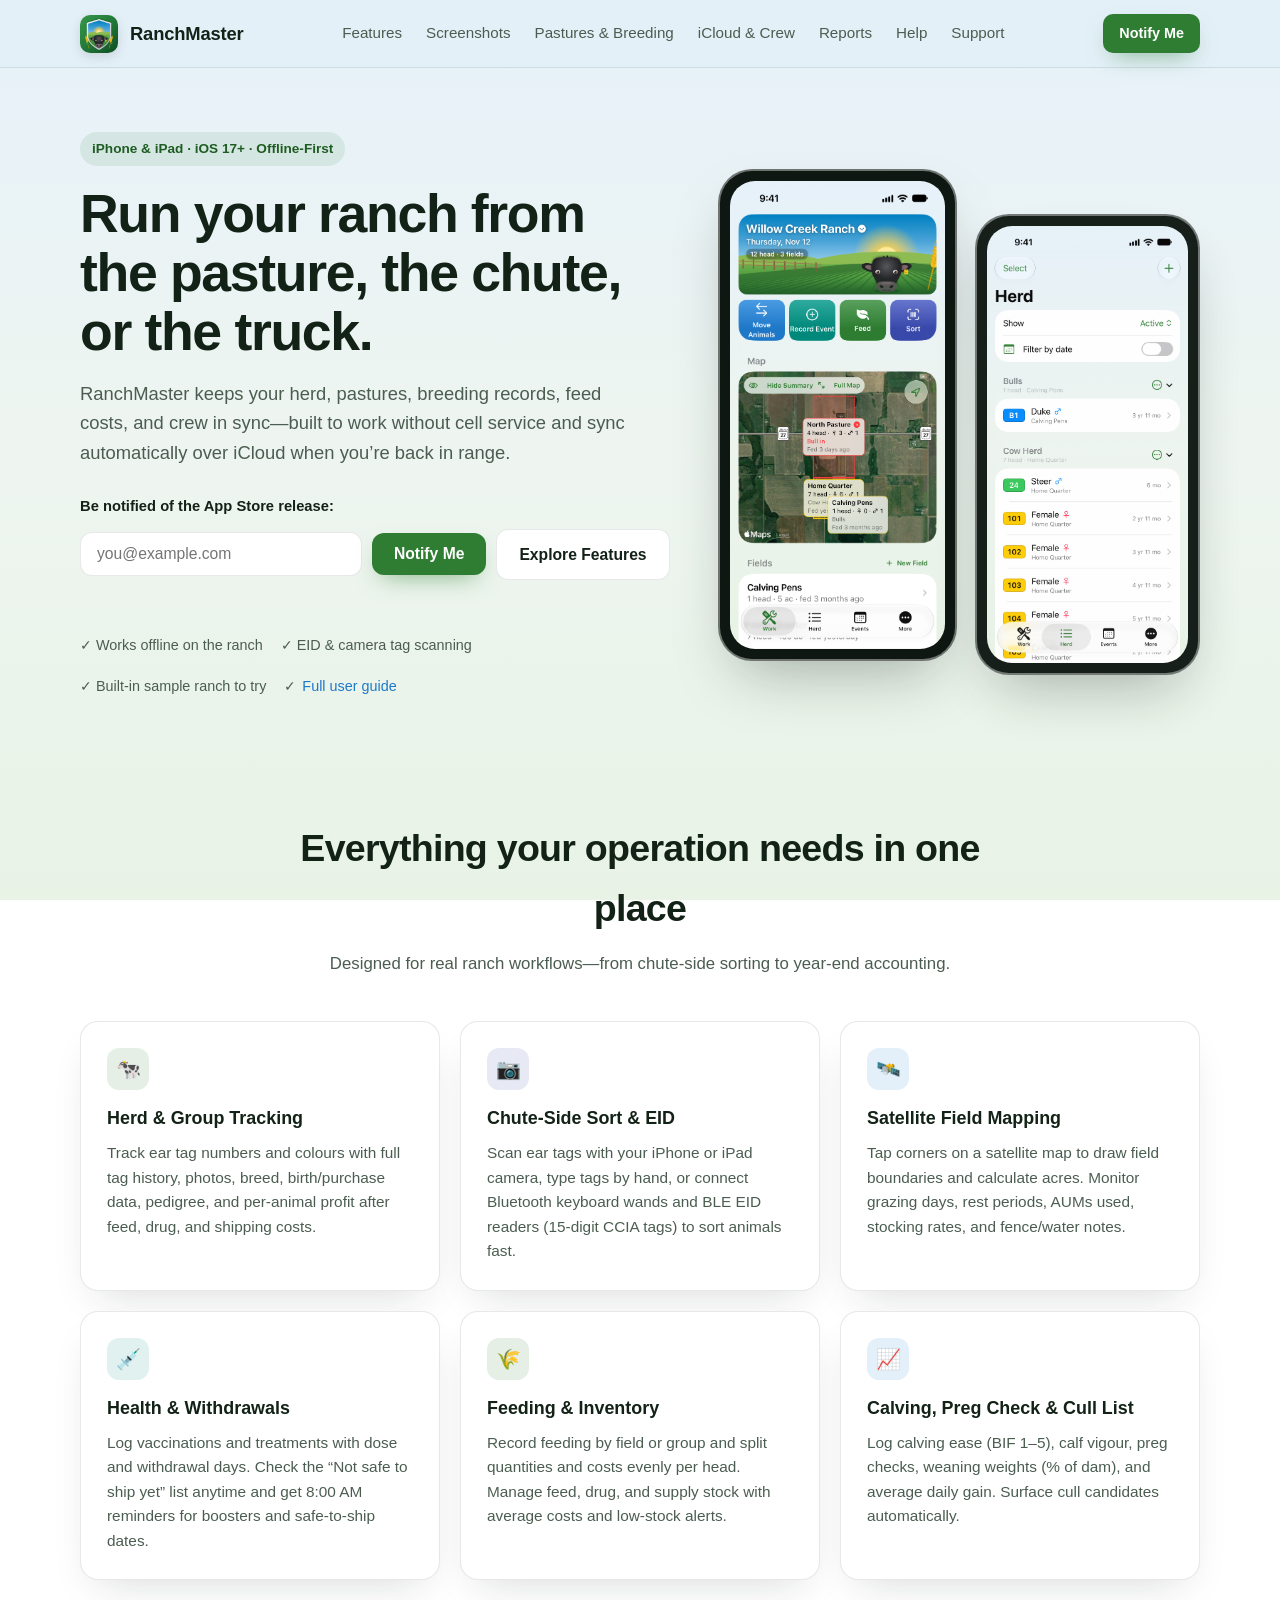
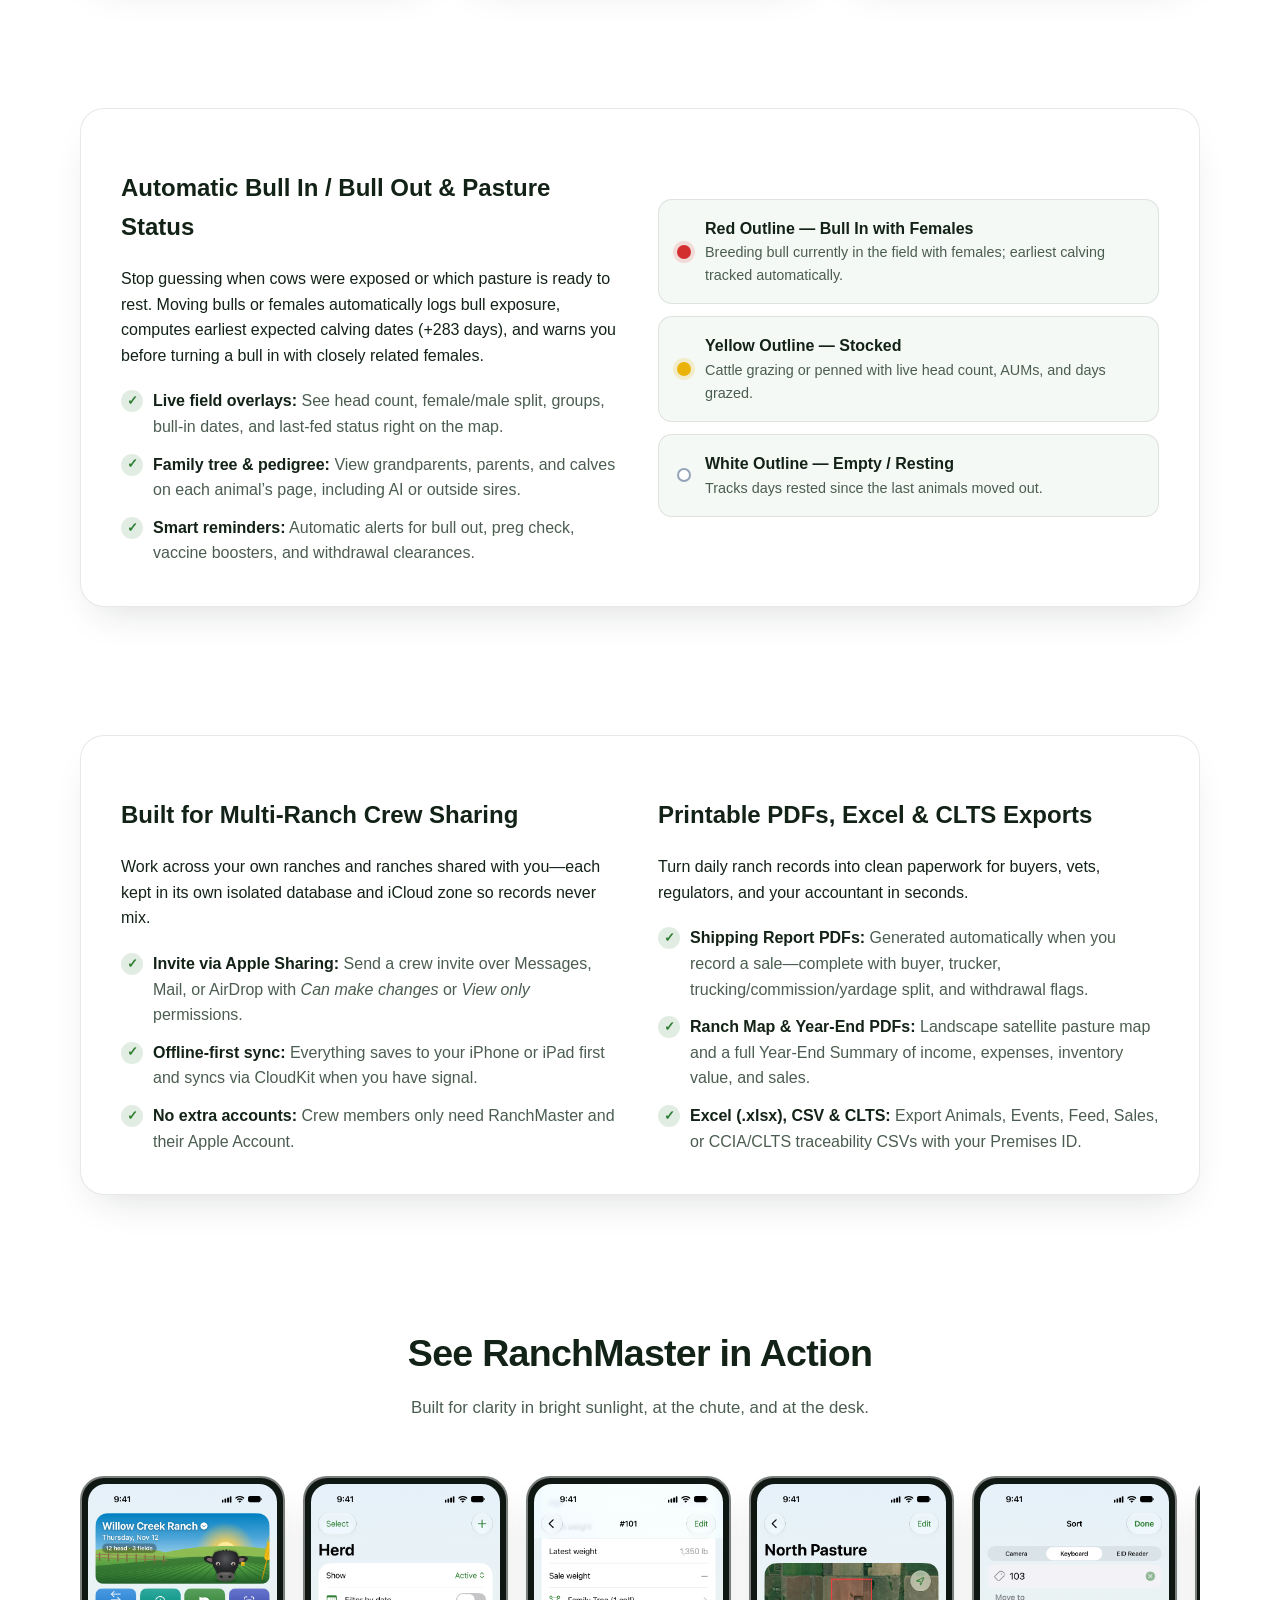
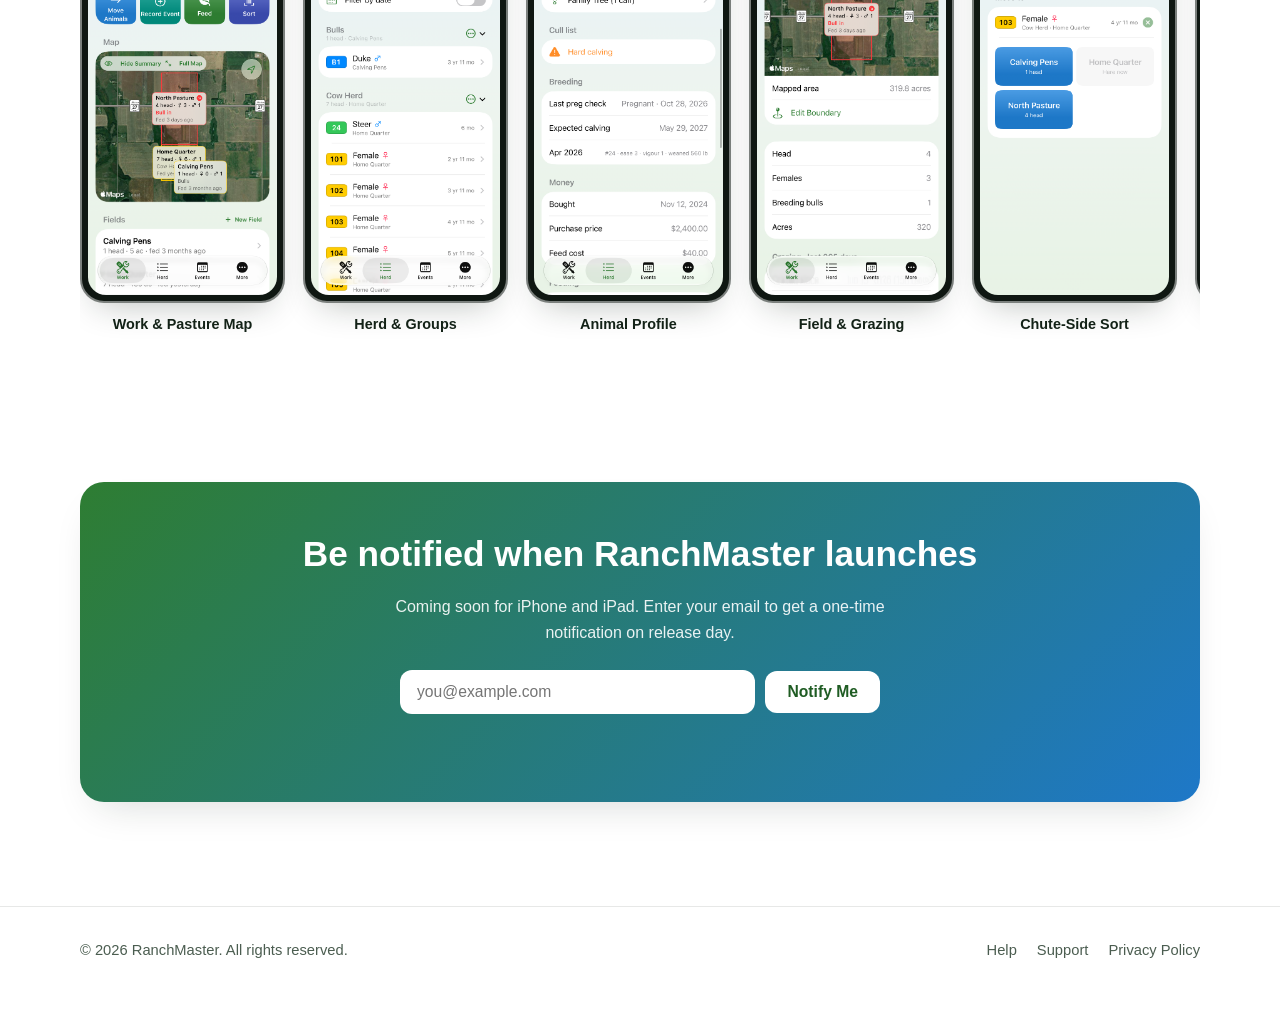
==== index.html @ 4085f95a "Add files via upload" ====
<!DOCTYPE html>
<html lang="en">
<head>
  <meta charset="UTF-8" />
  <meta name="viewport" content="width=device-width, initial-scale=1.0" />
  <title>RanchMaster — Cattle, Pasture &amp; Crew Management for iPhone and iPad</title>
  <meta name="description" content="Track cattle, pastures, breeding, feed costs, EID tags, and crew sync—even offline in the field. Built for iPhone and iPad." />
  <link rel="icon" type="image/png" href="assets/icon-preview.png" />
  <link rel="stylesheet" href="styles.css" />
</head>
<body>
  <header class="site-header">
    <div class="container nav">
      <a href="index.html" class="brand">
        <img src="assets/icon-preview.png" alt="RanchMaster app icon" />
        <span>RanchMaster</span>
      </a>
      <nav class="nav-links" aria-label="Main navigation">
        <a href="#features">Features</a>
        <a href="#screenshots">Screenshots</a>
        <a href="#pastures">Pastures &amp; Breeding</a>
        <a href="#crew">iCloud &amp; Crew</a>
        <a href="#reports">Reports</a>
        <a href="help.html">Help</a>
        <a href="support.html">Support</a>
      </nav>
      <a href="#notify" class="btn btn-primary btn-sm">Notify Me</a>
    </div>
  </header>

  <main>
    <section class="hero">
      <div class="container hero-grid">
        <div>
          <div class="eyebrow">iPhone &amp; iPad · iOS 17+ · Offline-First</div>
          <h1>Run your ranch from the pasture, the chute, or the truck.</h1>
          <p class="lead">
            RanchMaster keeps your herd, pastures, breeding records, feed costs, and crew in sync—built to work without cell service and sync automatically over iCloud when you’re back in range.
          </p>
          <div class="notify-box" id="notify">
            <label for="hero-email" class="notify-label">Be notified of the App Store release:</label>
            <form class="notify-form" data-notify-form>
              <input id="hero-email" name="email" type="email" class="notify-input" placeholder="you@example.com" required autocomplete="email" aria-label="Email address for release notification" />
              <button type="submit" class="btn btn-primary">Notify Me</button>
              <a href="#features" class="btn btn-secondary">Explore Features</a>
            </form>
            <p class="notify-status" aria-live="polite"></p>
          </div>
          <div class="hero-meta">
            <span>✓ Works offline on the ranch</span>
            <span>✓ EID &amp; camera tag scanning</span>
            <span>✓ Built-in sample ranch to try</span>
            <span>✓ <a href="help.html">Full user guide</a></span>
          </div>
        </div>

        <div class="hero-visual">
          <div class="phone-frame">
            <img src="assets/screenshot.png" alt="RanchMaster Work tab showing quick actions and satellite pasture map" />
          </div>
          <div class="phone-frame secondary">
            <img src="assets/screenshot-herd.png" alt="RanchMaster Herd tab showing cattle groups and individual records" />
          </div>
        </div>
      </div>
    </section>

    <section id="features">
      <div class="container">
        <div class="section-header">
          <h2>Everything your operation needs in one place</h2>
          <p>Designed for real ranch workflows—from chute-side sorting to year-end accounting.</p>
        </div>

        <div class="cards-grid">
          <article class="card">
            <div class="card-badge badge-green">🐄</div>
            <h3>Herd &amp; Group Tracking</h3>
            <p>Track ear tag numbers and colours with full tag history, photos, breed, birth/purchase data, pedigree, and per-animal profit after feed, drug, and shipping costs.</p>
          </article>

          <article class="card">
            <div class="card-badge badge-blue">📷</div>
            <h3>Chute-Side Sort &amp; EID</h3>
            <p>Scan ear tags with your iPhone or iPad camera, type tags by hand, or connect Bluetooth keyboard wands and BLE EID readers (15-digit CCIA tags) to sort animals fast.</p>
          </article>

          <article class="card">
            <div class="card-badge badge-sky">🛰️</div>
            <h3>Satellite Field Mapping</h3>
            <p>Tap corners on a satellite map to draw field boundaries and calculate acres. Monitor grazing days, rest periods, AUMs used, stocking rates, and fence/water notes.</p>
          </article>

          <article class="card">
            <div class="card-badge badge-teal">💉</div>
            <h3>Health &amp; Withdrawals</h3>
            <p>Log vaccinations and treatments with dose and withdrawal days. Check the “Not safe to ship yet” list anytime and get 8:00 AM reminders for boosters and safe-to-ship dates.</p>
          </article>

          <article class="card">
            <div class="card-badge badge-green">🌾</div>
            <h3>Feeding &amp; Inventory</h3>
            <p>Record feeding by field or group and split quantities and costs evenly per head. Manage feed, drug, and supply stock with average costs and low-stock alerts.</p>
          </article>

          <article class="card">
            <div class="card-badge badge-sky">📈</div>
            <h3>Calving, Preg Check &amp; Cull List</h3>
            <p>Log calving ease (BIF 1–5), calf vigour, preg checks, weaning weights (% of dam), and average daily gain. Surface cull candidates automatically.</p>
          </article>
        </div>
      </div>
    </section>

    <section id="pastures">
      <div class="container">
        <div class="split-panel">
          <div>
            <h2>Automatic Bull In / Bull Out &amp; Pasture Status</h2>
            <p>
              Stop guessing when cows were exposed or which pasture is ready to rest. Moving bulls or females automatically logs bull exposure, computes earliest expected calving dates (+283 days), and warns you before turning a bull in with closely related females.
            </p>
            <ul class="checklist">
              <li>
                <span class="check-dot">✓</span>
                <span><strong>Live field overlays:</strong> See head count, female/male split, groups, bull-in dates, and last-fed status right on the map.</span>
              </li>
              <li>
                <span class="check-dot">✓</span>
                <span><strong>Family tree &amp; pedigree:</strong> View grandparents, parents, and calves on each animal’s page, including AI or outside sires.</span>
              </li>
              <li>
                <span class="check-dot">✓</span>
                <span><strong>Smart reminders:</strong> Automatic alerts for bull out, preg check, vaccine boosters, and withdrawal clearances.</span>
              </li>
            </ul>
          </div>

          <div class="legend-strip" aria-label="Field map color legend">
            <div class="legend-item">
              <span class="swatch swatch-red"></span>
              <div>
                <strong>Red Outline — Bull In with Females</strong>
                <div style="font-size: 0.9rem; color: var(--text-muted);">Breeding bull currently in the field with females; earliest calving tracked automatically.</div>
              </div>
            </div>
            <div class="legend-item">
              <span class="swatch swatch-yellow"></span>
              <div>
                <strong>Yellow Outline — Stocked</strong>
                <div style="font-size: 0.9rem; color: var(--text-muted);">Cattle grazing or penned with live head count, AUMs, and days grazed.</div>
              </div>
            </div>
            <div class="legend-item">
              <span class="swatch swatch-white"></span>
              <div>
                <strong>White Outline — Empty / Resting</strong>
                <div style="font-size: 0.9rem; color: var(--text-muted);">Tracks days rested since the last animals moved out.</div>
              </div>
            </div>
          </div>
        </div>
      </div>
    </section>

    <section id="crew">
      <div class="container">
        <div class="split-panel">
          <div>
            <h2>Built for Multi-Ranch Crew Sharing</h2>
            <p>
              Work across your own ranches and ranches shared with you—each kept in its own isolated database and iCloud zone so records never mix.
            </p>
            <ul class="checklist">
              <li>
                <span class="check-dot">✓</span>
                <span><strong>Invite via Apple Sharing:</strong> Send a crew invite over Messages, Mail, or AirDrop with <em>Can make changes</em> or <em>View only</em> permissions.</span>
              </li>
              <li>
                <span class="check-dot">✓</span>
                <span><strong>Offline-first sync:</strong> Everything saves to your iPhone or iPad first and syncs via CloudKit when you have signal.</span>
              </li>
              <li>
                <span class="check-dot">✓</span>
                <span><strong>No extra accounts:</strong> Crew members only need RanchMaster and their Apple Account.</span>
              </li>
            </ul>
          </div>

          <div id="reports">
            <h2>Printable PDFs, Excel &amp; CLTS Exports</h2>
            <p>
              Turn daily ranch records into clean paperwork for buyers, vets, regulators, and your accountant in seconds.
            </p>
            <ul class="checklist">
              <li>
                <span class="check-dot">✓</span>
                <span><strong>Shipping Report PDFs:</strong> Generated automatically when you record a sale—complete with buyer, trucker, trucking/commission/yardage split, and withdrawal flags.</span>
              </li>
              <li>
                <span class="check-dot">✓</span>
                <span><strong>Ranch Map &amp; Year-End PDFs:</strong> Landscape satellite pasture map and a full Year-End Summary of income, expenses, inventory value, and sales.</span>
              </li>
              <li>
                <span class="check-dot">✓</span>
                <span><strong>Excel (.xlsx), CSV &amp; CLTS:</strong> Export Animals, Events, Feed, Sales, or CCIA/CLTS traceability CSVs with your Premises ID.</span>
              </li>
            </ul>
          </div>
        </div>
      </div>
    </section>

    <section id="screenshots">
      <div class="container">
        <div class="section-header">
          <h2>See RanchMaster in Action</h2>
          <p>Built for clarity in bright sunlight, at the chute, and at the desk.</p>
        </div>

        <div class="gallery-grid">
          <figure class="gallery-item">
            <div class="gallery-frame">
              <img src="assets/screenshots/01-Work.png" alt="Work tab with quick actions and satellite pasture map" loading="lazy" />
            </div>
            <figcaption>Work &amp; Pasture Map</figcaption>
          </figure>
          <figure class="gallery-item">
            <div class="gallery-frame">
              <img src="assets/screenshots/02-Herd.png" alt="Herd tab with cattle groups and tag search" loading="lazy" />
            </div>
            <figcaption>Herd &amp; Groups</figcaption>
          </figure>
          <figure class="gallery-item">
            <div class="gallery-frame">
              <img src="assets/screenshots/03-Animal.png" alt="Animal detail screen with pedigree, weights, and profit" loading="lazy" />
            </div>
            <figcaption>Animal Profile</figcaption>
          </figure>
          <figure class="gallery-item">
            <div class="gallery-frame">
              <img src="assets/screenshots/04-Field.png" alt="Field screen with grazing days, AUMs, and bull log" loading="lazy" />
            </div>
            <figcaption>Field &amp; Grazing</figcaption>
          </figure>
          <figure class="gallery-item">
            <div class="gallery-frame">
              <img src="assets/screenshots/05-Sort.png" alt="Chute-side Sort screen with camera and EID scanning" loading="lazy" />
            </div>
            <figcaption>Chute-Side Sort</figcaption>
          </figure>
          <figure class="gallery-item">
            <div class="gallery-frame">
              <img src="assets/screenshots/06-ShippingReport.png" alt="Printable Shipping Report PDF preview" loading="lazy" />
            </div>
            <figcaption>Shipping Report PDF</figcaption>
          </figure>
          <figure class="gallery-item">
            <div class="gallery-frame">
              <img src="assets/screenshots/07-Reports.png" alt="Reports and exports menu" loading="lazy" />
            </div>
            <figcaption>Reports &amp; Exports</figcaption>
          </figure>
          <figure class="gallery-item">
            <div class="gallery-frame">
              <img src="assets/screenshots/08-Ranches.png" alt="Multi-ranch switcher and iCloud crew sharing" loading="lazy" />
            </div>
            <figcaption>Ranches &amp; Crew</figcaption>
          </figure>
        </div>
      </div>
    </section>

    <section>
      <div class="container">
        <div class="cta-banner">
          <h2>Be notified when RanchMaster launches</h2>
          <p>Coming soon for iPhone and iPad. Enter your email to get a one-time notification on release day.</p>
          <form class="notify-form" data-notify-form>
            <input name="email" type="email" class="notify-input" placeholder="you@example.com" required autocomplete="email" aria-label="Email address for release notification" />
            <button type="submit" class="btn btn-secondary">Notify Me</button>
          </form>
          <p class="notify-status" aria-live="polite"></p>
        </div>
      </div>
    </section>
  </main>

  <footer class="site-footer">
    <div class="container footer-inner">
      <div>© <span id="year">2026</span> RanchMaster. All rights reserved.</div>
      <div class="footer-links">
        <a href="help.html">Help</a>
        <a href="support.html">Support</a>
        <a href="privacy.html">Privacy Policy</a>
      </div>
    </div>
  </footer>
  <script>
    document.getElementById("year").textContent = new Date().getFullYear();

    document.querySelectorAll("[data-notify-form]").forEach((form) => {
      form.addEventListener("submit", (e) => {
        e.preventDefault();
        const input = form.querySelector('input[type="email"]');
        const status = form.parentElement.querySelector(".notify-status");
        const email = input.value.trim();
        if (!email) return;

        // Static-site fallback: open a pre-filled email to info@glennbonnet.com or replace with a form endpoint (e.g. Formspree).
        const subject = encodeURIComponent("RanchMaster Release Notification");
        const body = encodeURIComponent("Please notify me when RanchMaster is released on the App Store.\n\nEmail: " + email);
        window.location.href = "mailto:info@glennbonnet.com?subject=" + subject + "&body=" + body;

        status.textContent = "Thanks! Your email app has been opened to register " + email + " for release updates.";
        form.reset();
      });
    });
  </script>
</body>
</html>
---- styles.css ----
:root {
  --field: #2e7d32;
  --field-dark: #1f5c23;
  --sky: #1e78c8;
  --teal: #00897b;
  --deep-blue: #3949ab;

  --bg-top: #e6f1fa;
  --bg-mid: #eef5f0;
  --bg-bot: #e8f3e6;

  --surface: #ffffff;
  --surface-muted: #f5f9f6;
  --text: #132217;
  --text-muted: #4b5d50;
  --border: rgba(19, 34, 23, 0.1);
  --shadow: 0 18px 40px -18px rgba(19, 34, 23, 0.18);
  --radius: 18px;
}

*,
*::before,
*::after {
  box-sizing: border-box;
}

html {
  scroll-behavior: smooth;
}

body {
  margin: 0;
  font-family: -apple-system, BlinkMacSystemFont, "SF Pro Text", "Segoe UI", Roboto, Helvetica, Arial, sans-serif;
  color: var(--text);
  background: linear-gradient(180deg, var(--bg-top) 0%, var(--bg-mid) 50%, var(--bg-bot) 100%);
  background-attachment: fixed;
  line-height: 1.6;
  -webkit-font-smoothing: antialiased;
}

a {
  color: var(--sky);
  text-decoration: none;
}

a:hover {
  text-decoration: underline;
}

img {
  max-width: 100%;
  display: block;
}

.container {
  width: min(1120px, 92vw);
  margin: 0 auto;
}

/* Header / Nav */
.site-header {
  position: sticky;
  top: 0;
  z-index: 50;
  background: rgba(227, 239, 248, 0.88);
  backdrop-filter: blur(14px);
  -webkit-backdrop-filter: blur(14px);
  border-bottom: 1px solid var(--border);
}

.nav {
  display: flex;
  align-items: center;
  justify-content: space-between;
  padding: 14px 0;
  gap: 16px;
}

.brand {
  display: flex;
  align-items: center;
  gap: 12px;
  color: var(--text);
  font-weight: 700;
  font-size: 1.15rem;
  letter-spacing: -0.01em;
}

.brand:hover {
  text-decoration: none;
}

.brand img {
  width: 38px;
  height: 38px;
  border-radius: 10px;
  box-shadow: 0 4px 12px rgba(0, 0, 0, 0.12);
}

.nav-links {
  display: flex;
  align-items: center;
  gap: 24px;
  font-size: 0.95rem;
  font-weight: 500;
}

.nav-links a {
  color: var(--text-muted);
}

.nav-links a:hover {
  color: var(--field);
  text-decoration: none;
}

.btn {
  display: inline-flex;
  align-items: center;
  justify-content: center;
  gap: 8px;
  padding: 12px 22px;
  border-radius: 12px;
  font-weight: 600;
  font-size: 0.98rem;
  border: none;
  cursor: pointer;
  transition: transform 0.15s ease, box-shadow 0.15s ease, background 0.15s ease;
}

.btn:hover {
  text-decoration: none;
  transform: translateY(-1px);
}

.btn-primary {
  background: var(--field);
  color: #ffffff;
  box-shadow: 0 10px 24px -10px rgba(46, 125, 50, 0.6);
}

.btn-primary:hover {
  background: var(--field-dark);
}

.btn-secondary {
  background: var(--surface);
  color: var(--text);
  border: 1px solid var(--border);
}

.btn-secondary:hover {
  background: var(--surface-muted);
}

.btn-sm {
  padding: 8px 16px;
  font-size: 0.9rem;
  border-radius: 10px;
}

/* Hero */
.hero {
  padding: 64px 0 56px;
}

.hero-grid {
  display: grid;
  grid-template-columns: 1.1fr 0.9fr;
  gap: 48px;
  align-items: center;
}

.eyebrow {
  display: inline-flex;
  align-items: center;
  gap: 8px;
  padding: 6px 12px;
  border-radius: 999px;
  background: rgba(46, 125, 50, 0.1);
  color: var(--field-dark);
  font-size: 0.85rem;
  font-weight: 600;
  margin-bottom: 18px;
}

.hero h1 {
  margin: 0 0 18px;
  font-size: clamp(2.2rem, 4.4vw, 3.35rem);
  line-height: 1.1;
  letter-spacing: -0.025em;
}

.hero p.lead {
  margin: 0 0 28px;
  font-size: 1.15rem;
  color: var(--text-muted);
  max-width: 56ch;
}

.hero-actions {
  display: flex;
  flex-wrap: wrap;
  gap: 12px;
  margin-bottom: 24px;
}

.hero-meta {
  display: flex;
  flex-wrap: wrap;
  gap: 18px;
  font-size: 0.9rem;
  color: var(--text-muted);
}

.hero-meta span {
  display: inline-flex;
  align-items: center;
  gap: 6px;
}

.hero-visual {
  display: flex;
  justify-content: center;
  gap: 18px;
  align-items: flex-end;
}

.phone-frame {
  background: #0f1712;
  padding: 10px;
  border-radius: 34px;
  box-shadow: 0 28px 60px -20px rgba(19, 34, 23, 0.35);
  border: 2px solid rgba(255, 255, 255, 0.4);
  max-width: 265px;
}

.phone-frame img {
  border-radius: 25px;
  width: 100%;
  height: auto;
}

.phone-frame.secondary {
  max-width: 225px;
  transform: translateY(14px);
  opacity: 0.96;
}

/* Sections */
section {
  padding: 64px 0;
}

.section-header {
  text-align: center;
  max-width: 680px;
  margin: 0 auto 44px;
}

.section-header h2 {
  margin: 0 0 12px;
  font-size: clamp(1.7rem, 3vw, 2.35rem);
  letter-spacing: -0.02em;
}

.section-header p {
  margin: 0;
  color: var(--text-muted);
  font-size: 1.05rem;
}

/* Feature Grid */
.cards-grid {
  display: grid;
  grid-template-columns: repeat(3, minmax(0, 1fr));
  gap: 20px;
}

.card {
  background: var(--surface);
  border: 1px solid var(--border);
  border-radius: var(--radius);
  padding: 26px;
  box-shadow: var(--shadow);
}

.card-badge {
  display: inline-flex;
  align-items: center;
  justify-content: center;
  width: 42px;
  height: 42px;
  border-radius: 12px;
  font-size: 1.25rem;
  margin-bottom: 14px;
}

.badge-green { background: rgba(46, 125, 50, 0.12); color: var(--field); }
.badge-sky { background: rgba(30, 120, 200, 0.12); color: var(--sky); }
.badge-teal { background: rgba(0, 137, 123, 0.12); color: var(--teal); }
.badge-blue { background: rgba(57, 73, 171, 0.12); color: var(--deep-blue); }

.card h3 {
  margin: 0 0 8px;
  font-size: 1.12rem;
}

.card p {
  margin: 0;
  color: var(--text-muted);
  font-size: 0.96rem;
}

/* Workflow / Highlights */
.split-panel {
  background: var(--surface);
  border: 1px solid var(--border);
  border-radius: 24px;
  padding: 40px;
  box-shadow: var(--shadow);
  display: grid;
  grid-template-columns: 1fr 1fr;
  gap: 36px;
  align-items: center;
}

.checklist {
  list-style: none;
  padding: 0;
  margin: 20px 0 0;
  display: grid;
  gap: 12px;
}

.checklist li {
  display: flex;
  gap: 10px;
  align-items: flex-start;
  color: var(--text-muted);
}

.checklist li strong {
  color: var(--text);
}

.check-dot {
  flex: 0 0 22px;
  height: 22px;
  border-radius: 50%;
  background: rgba(46, 125, 50, 0.14);
  color: var(--field);
  display: inline-flex;
  align-items: center;
  justify-content: center;
  font-size: 0.8rem;
  font-weight: 700;
  margin-top: 2px;
}

/* Color legend pill strip */
.legend-strip {
  display: grid;
  gap: 12px;
}

.legend-item {
  background: var(--surface-muted);
  border: 1px solid var(--border);
  border-radius: 14px;
  padding: 16px 18px;
  display: flex;
  align-items: center;
  gap: 14px;
}

.swatch {
  width: 14px;
  height: 14px;
  border-radius: 50%;
  flex-shrink: 0;
}

.swatch-red { background: #d32f2f; box-shadow: 0 0 0 4px rgba(211, 47, 47, 0.15); }
.swatch-yellow { background: #eab308; box-shadow: 0 0 0 4px rgba(234, 179, 8, 0.18); }
.swatch-white { background: #ffffff; border: 2px solid #94a3b8; }

/* CTA Banner */
.cta-banner {
  background: linear-gradient(135deg, var(--field) 0%, var(--sky) 100%);
  color: #ffffff;
  border-radius: 24px;
  padding: 44px 36px;
  text-align: center;
  box-shadow: var(--shadow);
}

.cta-banner h2 {
  margin: 0 0 12px;
  font-size: clamp(1.6rem, 3vw, 2.2rem);
}

.cta-banner p {
  margin: 0 auto 24px;
  max-width: 56ch;
  color: rgba(255, 255, 255, 0.9);
}

.cta-banner .btn-secondary {
  background: #ffffff;
  color: var(--field-dark);
  border: none;
}

/* Release Notification Form */
.notify-box {
  margin-bottom: 24px;
}

.notify-label {
  display: block;
  font-size: 0.92rem;
  font-weight: 600;
  color: var(--text);
  margin-bottom: 10px;
}

.notify-form {
  display: flex;
  flex-wrap: wrap;
  gap: 10px;
  align-items: center;
}

.notify-input {
  flex: 1 1 240px;
  min-width: 0;
  padding: 12px 16px;
  border-radius: 12px;
  border: 1px solid var(--border);
  background: var(--surface);
  color: var(--text);
  font-size: 0.98rem;
  font-family: inherit;
  outline: none;
  transition: border-color 0.15s ease, box-shadow 0.15s ease;
}

.notify-input:focus {
  border-color: var(--field);
  box-shadow: 0 0 0 3px rgba(46, 125, 50, 0.16);
}

.notify-status {
  margin: 10px 0 0;
  font-size: 0.92rem;
  font-weight: 500;
  color: var(--field-dark);
  min-height: 1.4em;
}

.cta-banner .notify-form {
  justify-content: center;
  max-width: 480px;
  margin: 0 auto;
}

.cta-banner .notify-input {
  border-color: rgba(255, 255, 255, 0.35);
}

.cta-banner .notify-status {
  color: #ffffff;
}

/* Screenshot Gallery */
.gallery-grid {
  display: flex;
  overflow-x: auto;
  scroll-snap-type: x mandatory;
  -webkit-overflow-scrolling: touch;
  gap: 18px;
  padding: 10px 4px 18px;
  scrollbar-width: thin;
  scrollbar-color: rgba(46, 125, 50, 0.35) transparent;
}

.gallery-grid::-webkit-scrollbar {
  height: 8px;
}

.gallery-grid::-webkit-scrollbar-thumb {
  background: rgba(46, 125, 50, 0.35);
  border-radius: 999px;
}

.gallery-item {
  flex: 0 0 205px;
  scroll-snap-align: start;
  margin: 0;
  text-align: center;
}

.gallery-frame {
  background: #0f1712;
  padding: 6px;
  border-radius: 24px;
  box-shadow: 0 16px 34px -16px rgba(19, 34, 23, 0.3);
  border: 2px solid rgba(255, 255, 255, 0.45);
  transition: transform 0.18s ease;
}

.gallery-frame:hover {
  transform: translateY(-4px);
}

.gallery-frame img {
  border-radius: 18px;
  width: 100%;
  height: auto;
}

.gallery-item figcaption {
  margin-top: 10px;
  font-size: 0.9rem;
  font-weight: 600;
  color: var(--text);
}

@media (max-width: 620px) {
  .gallery-item {
    flex: 0 0 175px;
  }
}

/* Subpages (Privacy / Support) */
.prose-card {
  background: var(--surface);
  border: 1px solid var(--border);
  border-radius: 22px;
  padding: 40px;
  box-shadow: var(--shadow);
  max-width: 820px;
  margin: 40px auto;
}

.prose-card h1 {
  margin-top: 0;
  font-size: 2rem;
}

.prose-card h2 {
  margin-top: 28px;
  font-size: 1.25rem;
}

.prose-card p,
.prose-card li {
  color: var(--text-muted);
}

/* Footer */
.site-footer {
  border-top: 1px solid var(--border);
  padding: 32px 0 48px;
  margin-top: 40px;
  color: var(--text-muted);
  font-size: 0.92rem;
}

.footer-inner {
  display: flex;
  flex-wrap: wrap;
  align-items: center;
  justify-content: space-between;
  gap: 16px;
}

.footer-links {
  display: flex;
  gap: 20px;
  flex-wrap: wrap;
}

.footer-links a {
  color: var(--text-muted);
}

/* Responsive */
@media (max-width: 920px) {
  .hero-grid,
  .split-panel {
    grid-template-columns: 1fr;
  }

  .cards-grid {
    grid-template-columns: repeat(2, minmax(0, 1fr));
  }

  .hero-visual {
    margin-top: 16px;
  }
}

@media (max-width: 620px) {
  .nav-links {
    display: none;
  }

  .cards-grid {
    grid-template-columns: 1fr;
  }

  .phone-frame.secondary {
    display: none;
  }

  .split-panel,
  .prose-card {
    padding: 26px 20px;
  }
}

/* Help page */
.visually-hidden {
  position: absolute;
  width: 1px;
  height: 1px;
  overflow: hidden;
  clip: rect(0 0 0 0);
  white-space: nowrap;
}

.help-hero {
  text-align: center;
  max-width: 760px;
  margin: 48px auto 32px;
}

.help-hero h1 {
  margin: 0 0 14px;
  font-size: clamp(2rem, 4vw, 2.8rem);
  line-height: 1.1;
  letter-spacing: -0.025em;
}

.help-hero .lead {
  margin: 0 auto 24px;
  font-size: 1.08rem;
  color: var(--text-muted);
  max-width: 62ch;
}

.help-search input {
  width: 100%;
  max-width: 560px;
  padding: 14px 18px;
  font: inherit;
  font-size: 1rem;
  color: var(--text);
  background: var(--surface);
  border: 1px solid var(--border);
  border-radius: 14px;
  box-shadow: var(--shadow);
}

.help-search input:focus {
  outline: 2px solid var(--field);
  outline-offset: 2px;
}

.help-empty {
  margin-top: 18px;
  color: var(--text-muted);
}

.help-topics {
  display: grid;
  grid-template-columns: repeat(4, minmax(0, 1fr));
  gap: 12px;
  margin-bottom: 40px;
}

.help-topic {
  display: flex;
  align-items: center;
  gap: 12px;
  padding: 12px 14px;
  background: var(--surface);
  border: 1px solid var(--border);
  border-radius: 14px;
  color: var(--text);
  font-weight: 600;
  font-size: 0.95rem;
  line-height: 1.3;
  transition: transform 0.15s ease, box-shadow 0.15s ease;
}

.help-topic:hover {
  text-decoration: none;
  transform: translateY(-1px);
  box-shadow: var(--shadow);
}

.help-topic .card-badge {
  margin: 0;
  flex-shrink: 0;
  width: 36px;
  height: 36px;
  font-size: 1.05rem;
}

.help-body {
  display: grid;
  gap: 20px;
  max-width: 860px;
  margin: 0 auto;
}

.help-section {
  padding: 32px 36px;
  background: var(--surface);
  border: 1px solid var(--border);
  border-radius: 22px;
  box-shadow: var(--shadow);
  scroll-margin-top: 88px;
}

.help-section-head {
  display: flex;
  align-items: center;
  gap: 14px;
  margin-bottom: 8px;
}

.help-section-head .card-badge {
  margin: 0;
}

.help-section h2 {
  margin: 0;
  font-size: 1.45rem;
  letter-spacing: -0.015em;
}

.help-item {
  padding: 16px 0;
  border-bottom: 1px solid var(--border);
}

.help-item:last-of-type {
  border-bottom: none;
}

.help-item h3 {
  margin: 0 0 6px;
  font-size: 1.05rem;
}

.help-item p,
.help-item ol {
  margin: 0;
  color: var(--text-muted);
}

.help-item ol {
  padding-left: 1.3em;
}

.help-back {
  display: inline-block;
  margin-top: 8px;
  font-size: 0.9rem;
  font-weight: 500;
}

.help-cta {
  max-width: 860px;
  margin: 40px auto 0;
}

@media (max-width: 920px) {
  .help-topics {
    grid-template-columns: repeat(2, minmax(0, 1fr));
  }
}

@media (max-width: 620px) {
  .help-topics {
    grid-template-columns: 1fr 1fr;
    gap: 8px;
  }

  .help-topic {
    padding: 10px;
    font-size: 0.88rem;
    gap: 8px;
  }

  .help-topic .card-badge {
    width: 30px;
    height: 30px;
    font-size: 0.95rem;
  }

  .help-section {
    padding: 24px 20px;
  }
}
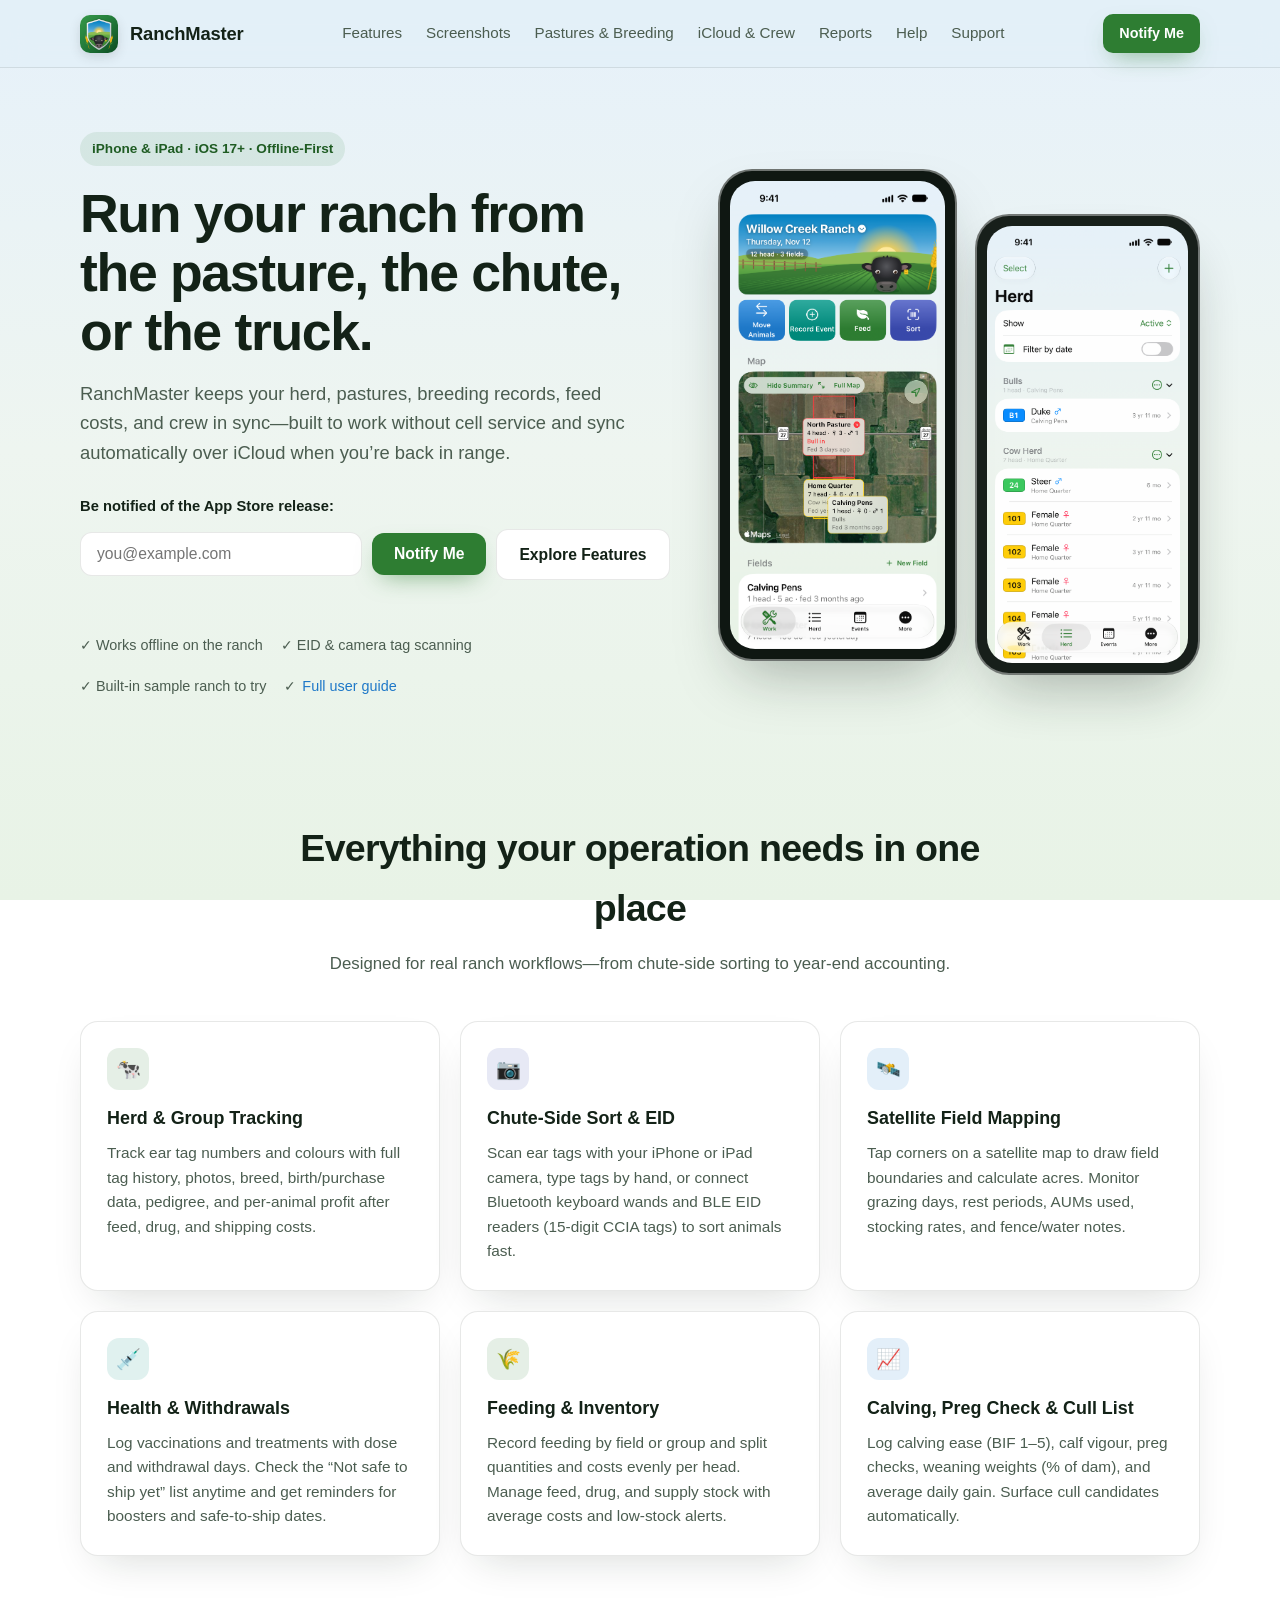
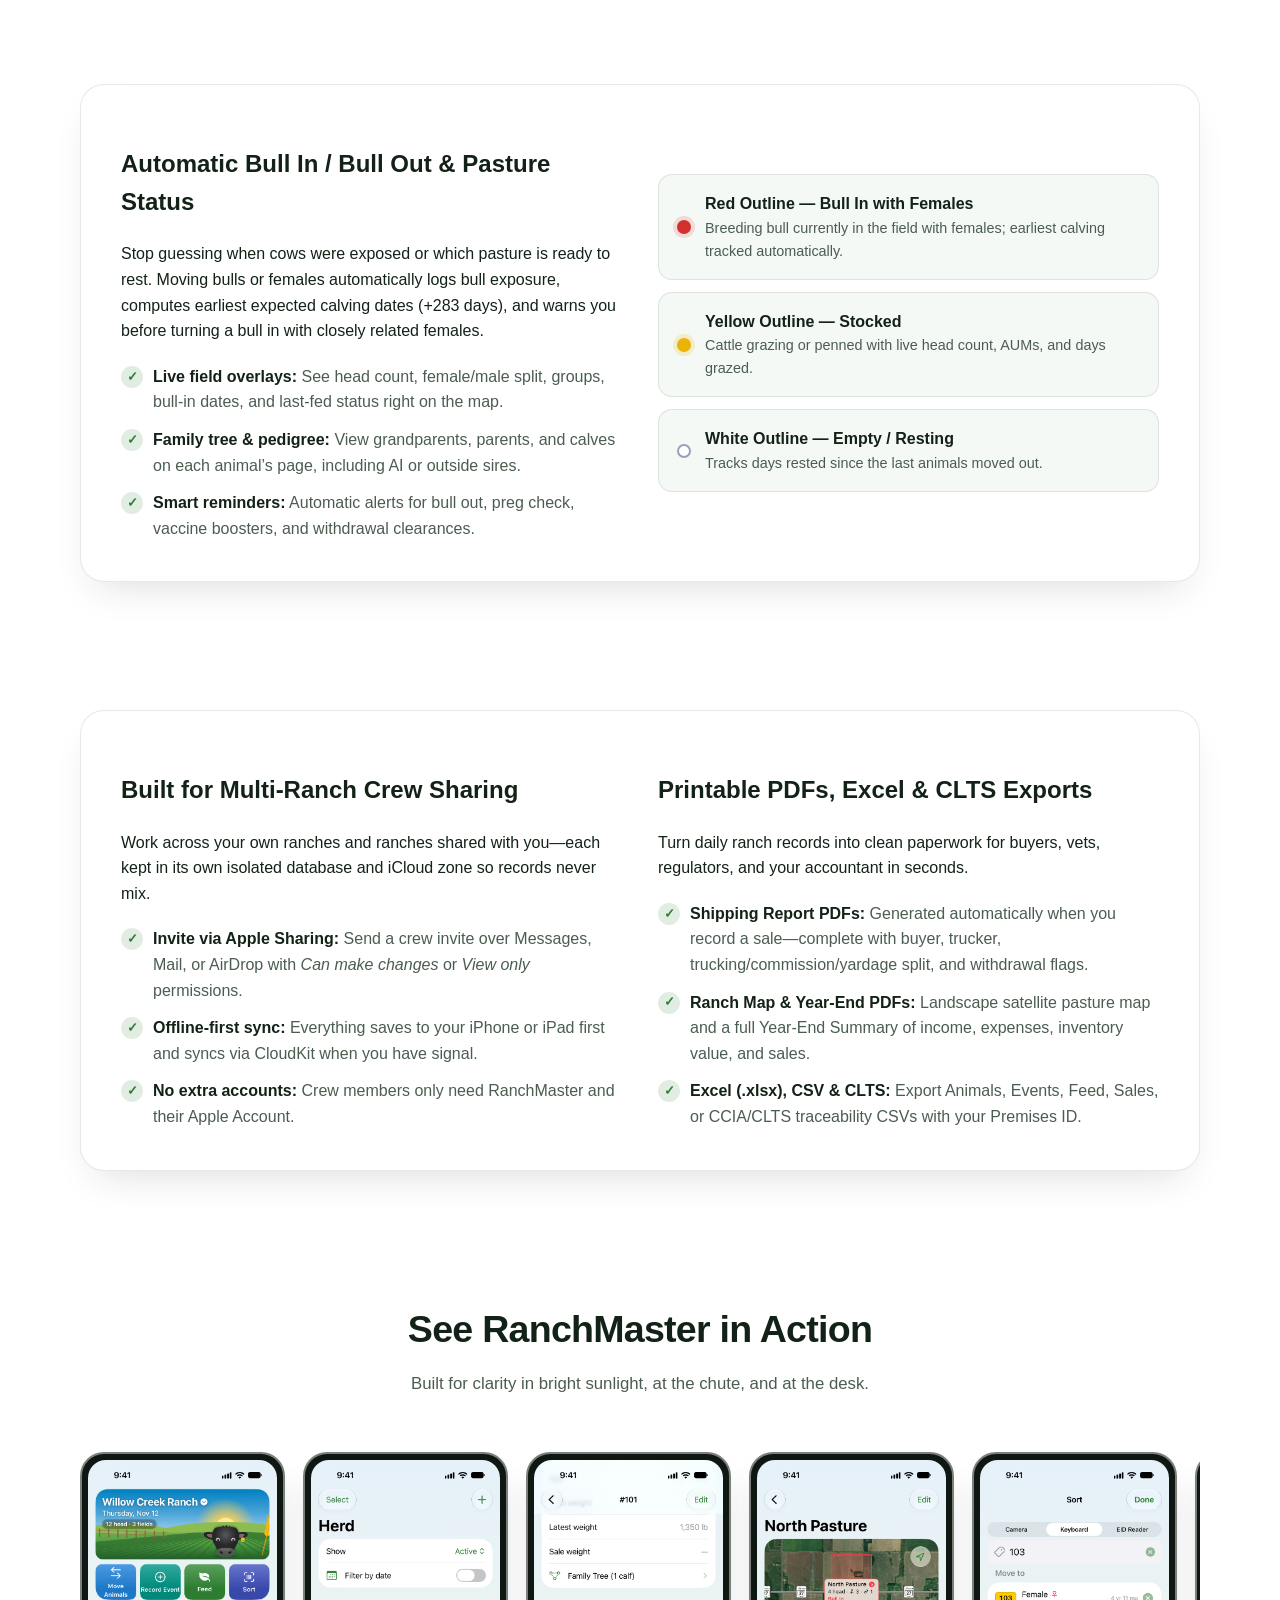
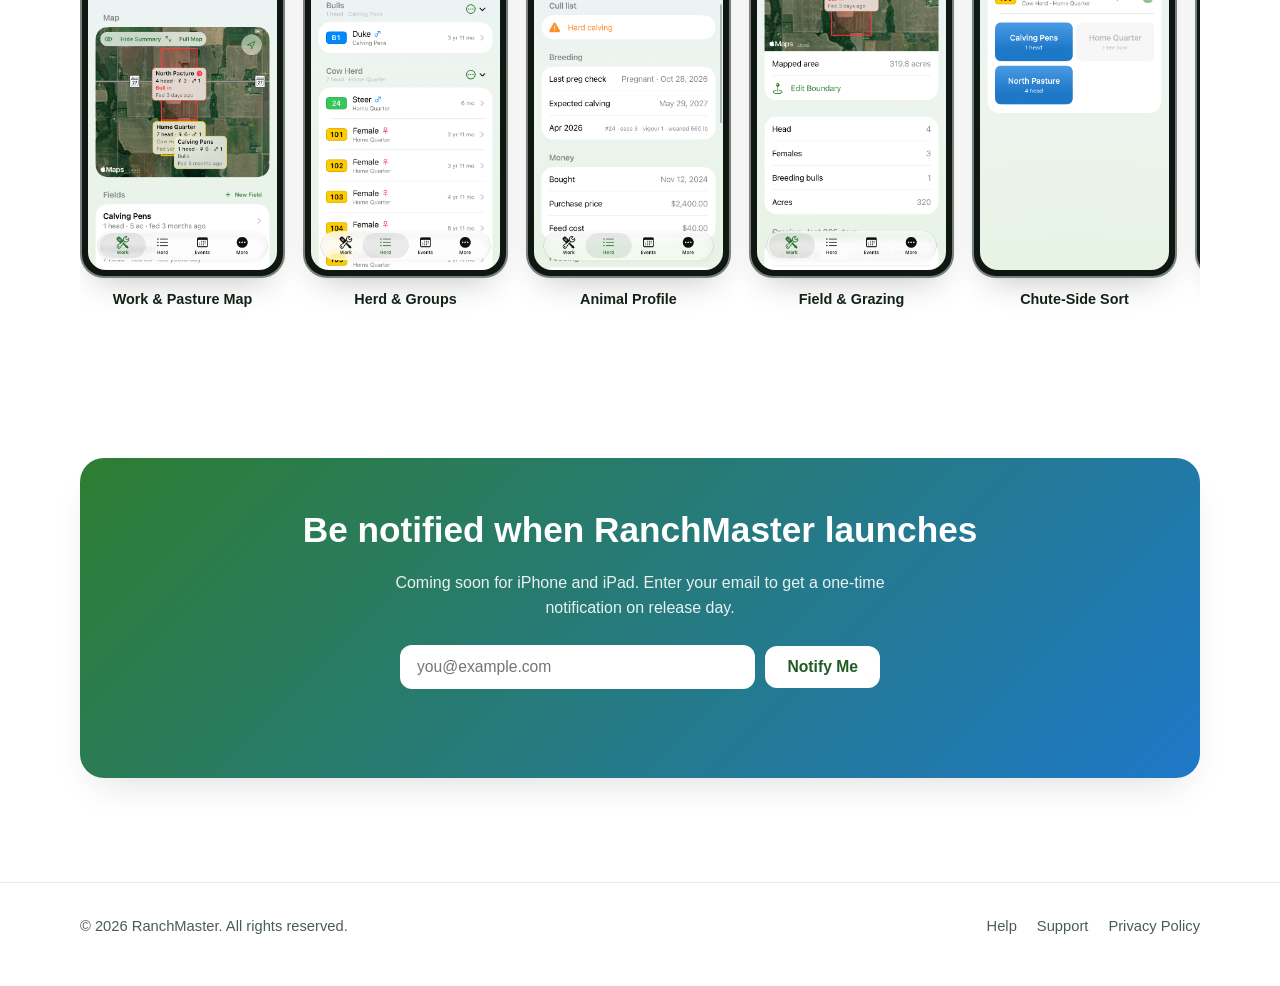
==== commit ddaae283: "Remove time from vaccination reminder message" ====
--- a/index.html
+++ b/index.html
@@ -94,7 +94,7 @@
           <article class="card">
             <div class="card-badge badge-teal">💉</div>
             <h3>Health &amp; Withdrawals</h3>
-            <p>Log vaccinations and treatments with dose and withdrawal days. Check the “Not safe to ship yet” list anytime and get 8:00 AM reminders for boosters and safe-to-ship dates.</p>
+            <p>Log vaccinations and treatments with dose and withdrawal days. Check the “Not safe to ship yet” list anytime and get reminders for boosters and safe-to-ship dates.</p>
           </article>
 
           <article class="card">
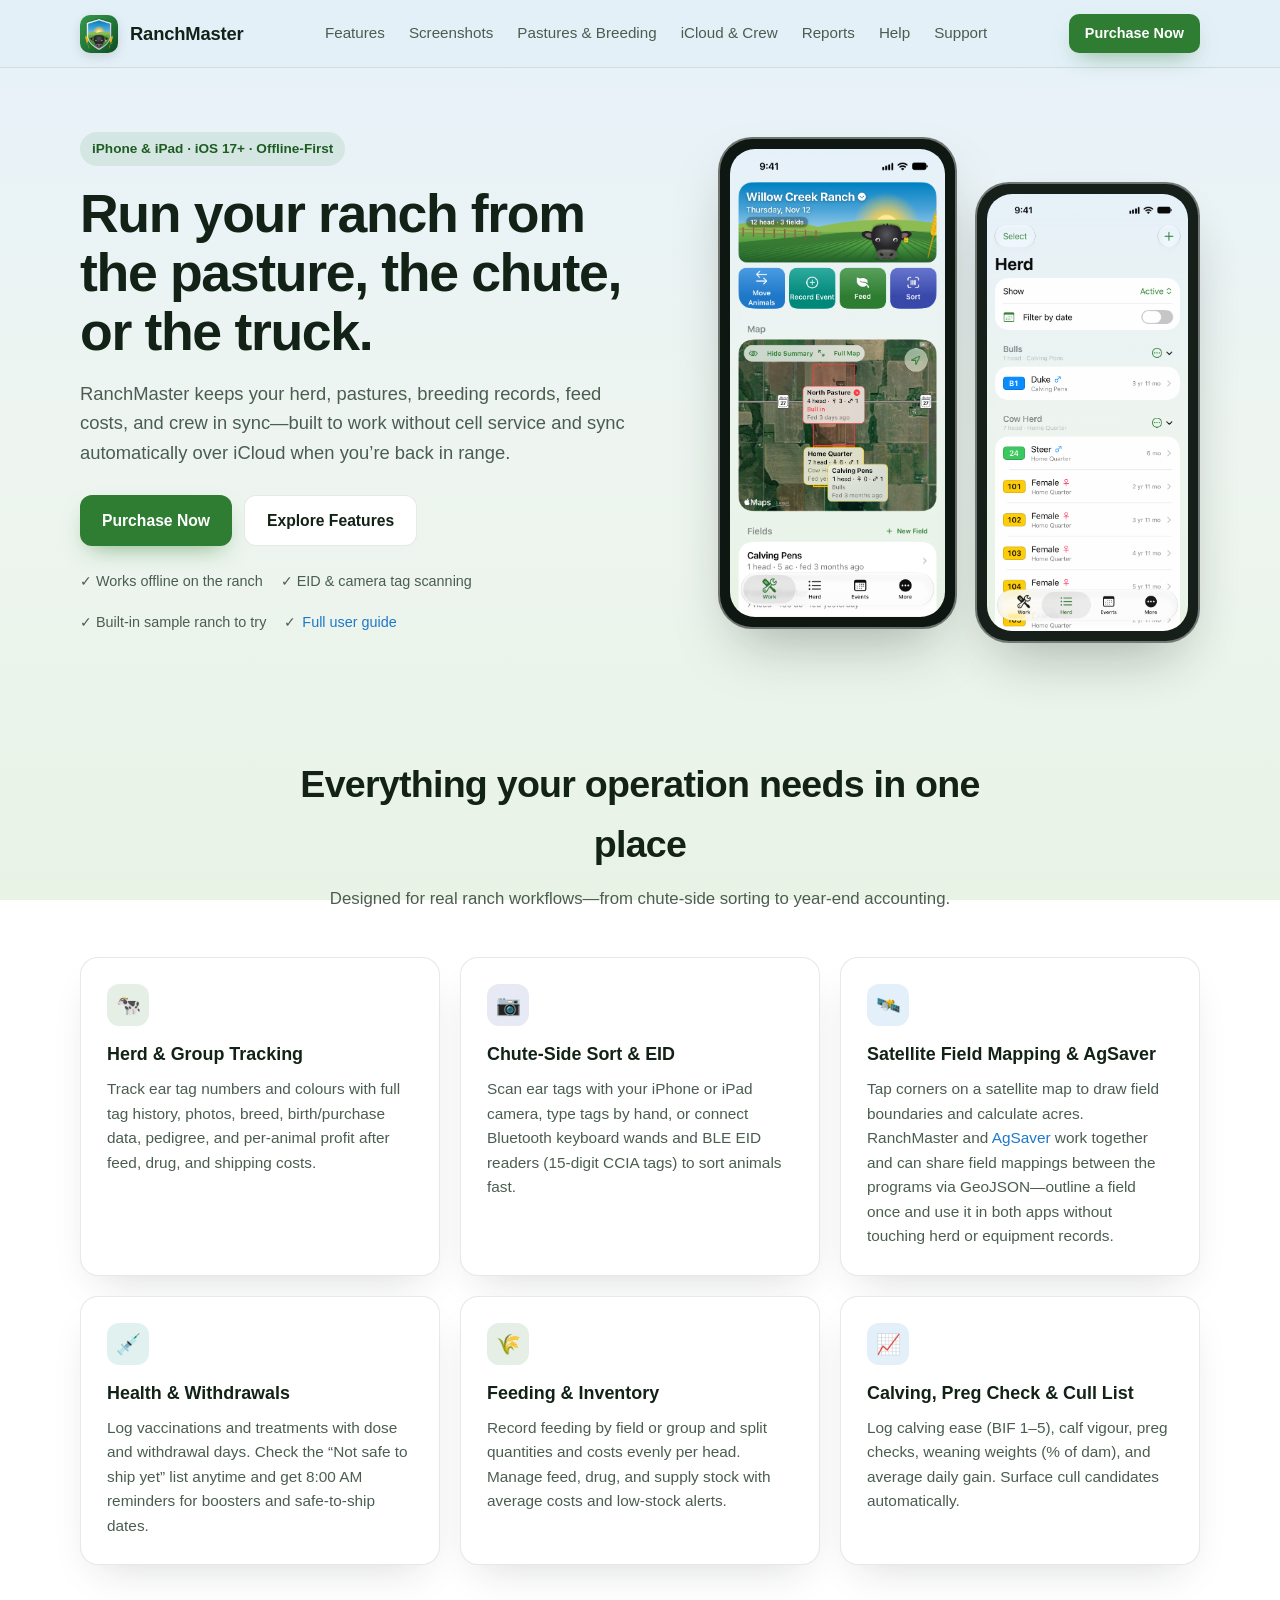
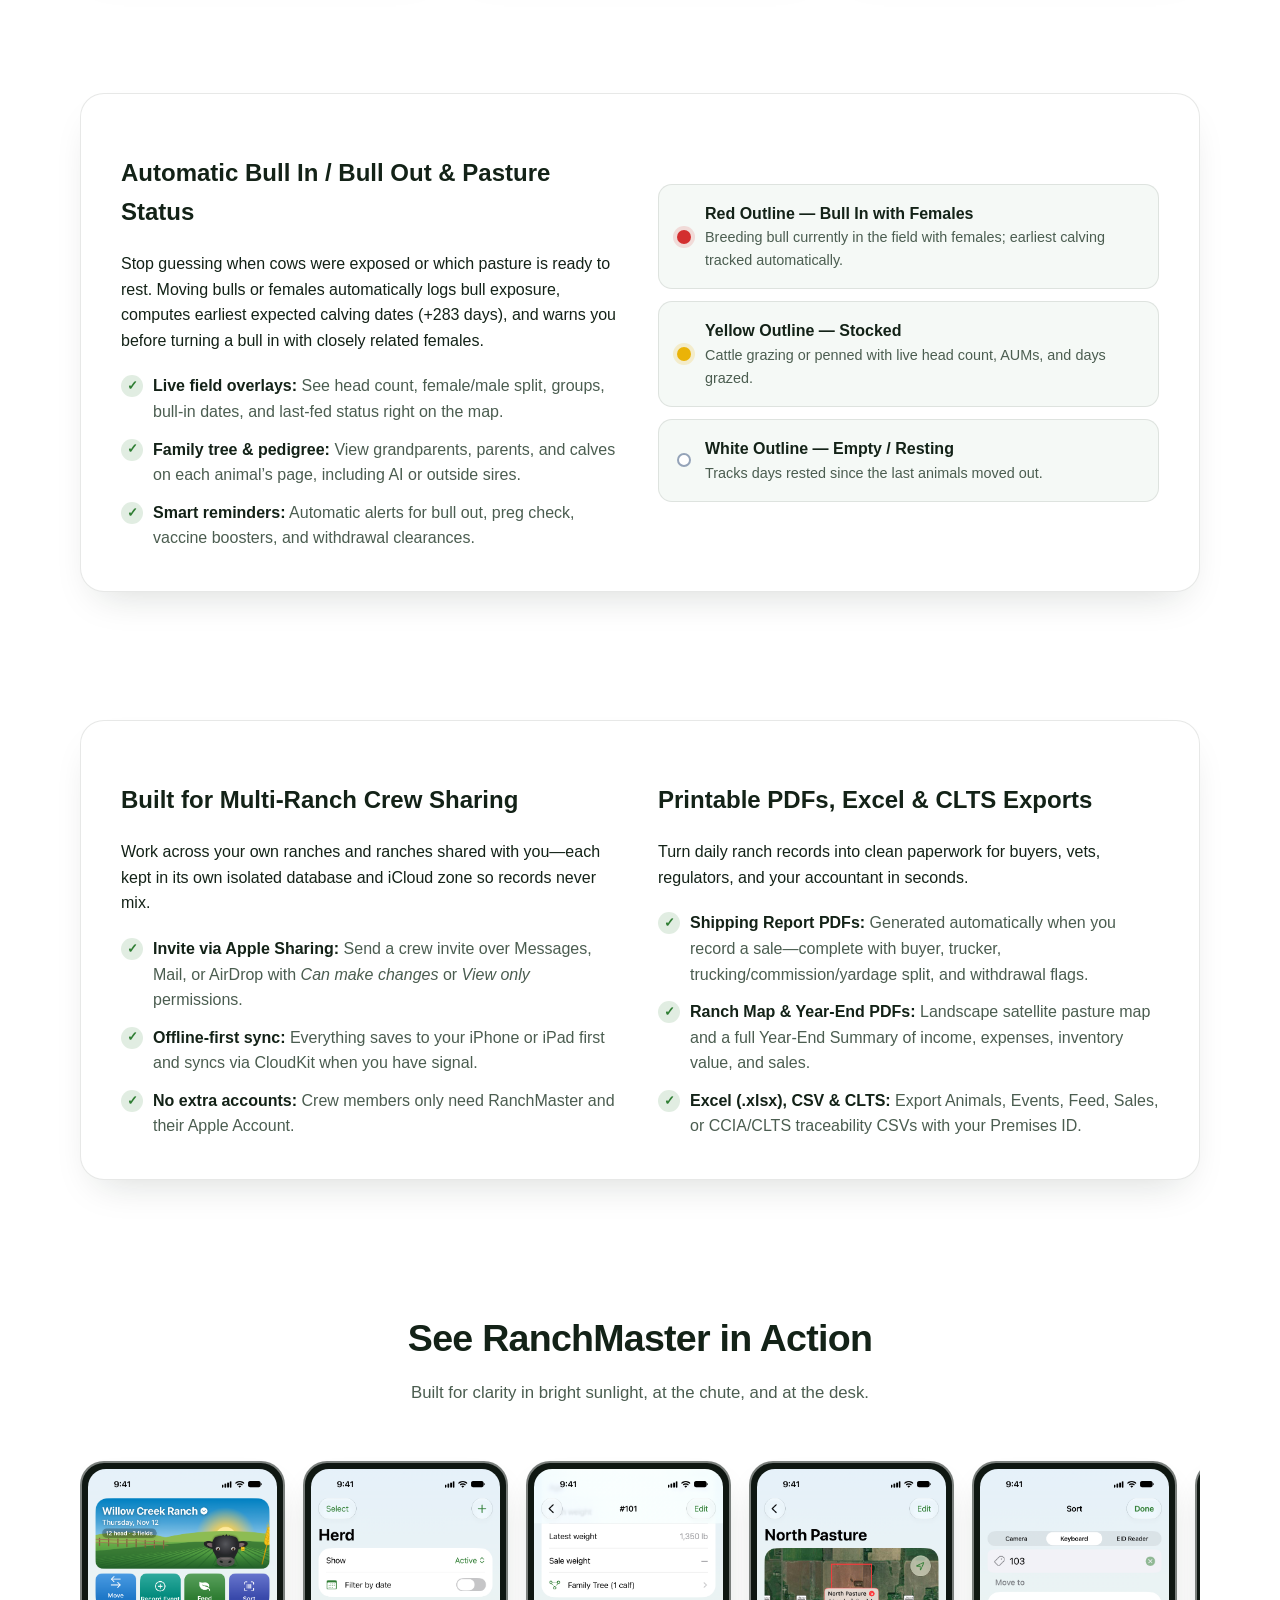
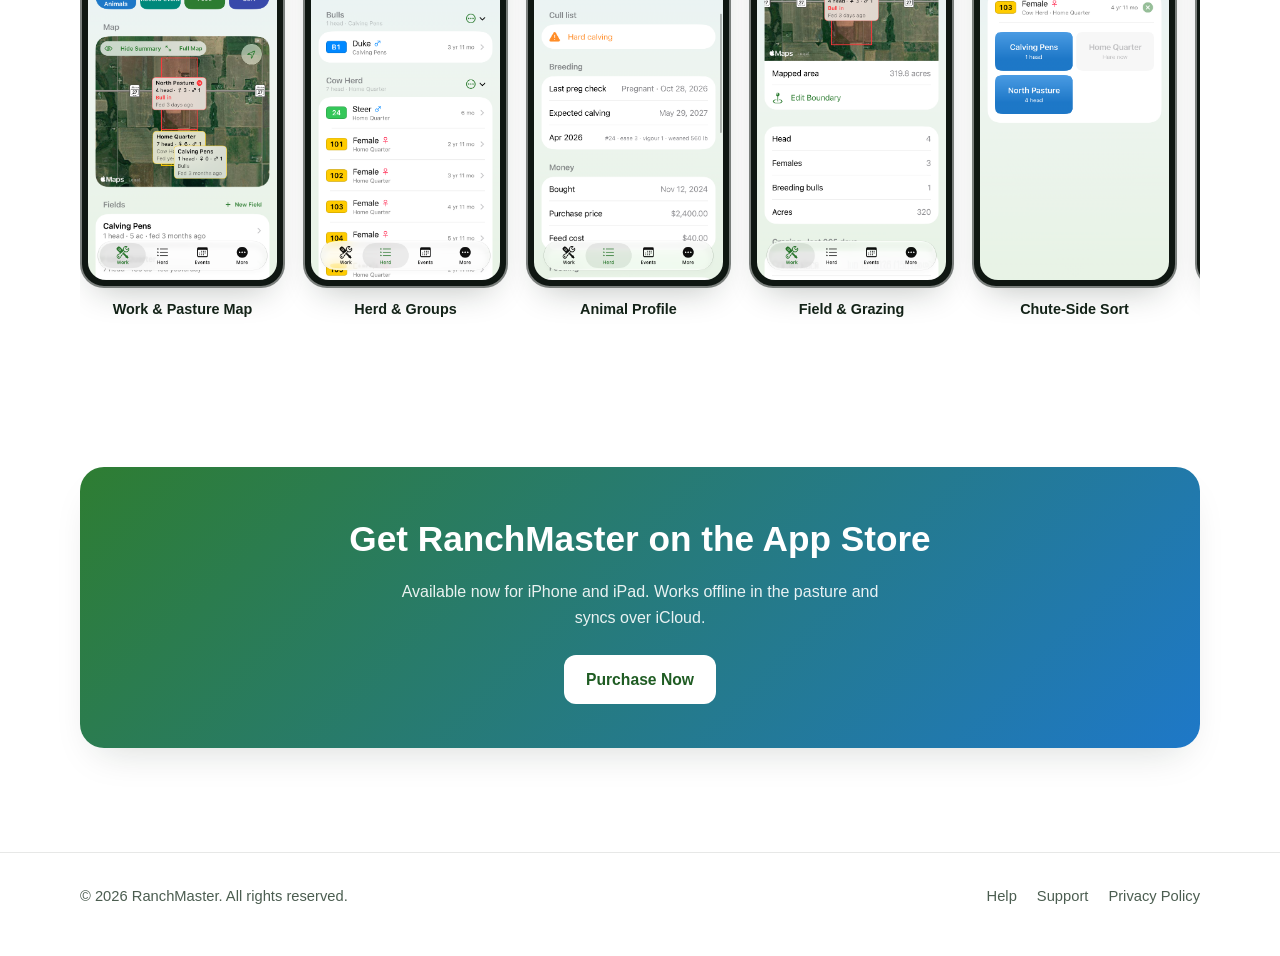
==== commit 786d3d2a: "Add files via upload" ====
--- a/index.html
+++ b/index.html
@@ -24,7 +24,7 @@
         <a href="help.html">Help</a>
         <a href="support.html">Support</a>
       </nav>
-      <a href="#notify" class="btn btn-primary btn-sm">Notify Me</a>
+      <a href="https://apps.apple.com/ca/app/ranchmaster/id6834270808" class="btn btn-primary btn-sm" target="_blank" rel="noopener">Purchase Now</a>
     </div>
   </header>
 
@@ -37,14 +37,9 @@
           <p class="lead">
             RanchMaster keeps your herd, pastures, breeding records, feed costs, and crew in sync—built to work without cell service and sync automatically over iCloud when you’re back in range.
           </p>
-          <div class="notify-box" id="notify">
-            <label for="hero-email" class="notify-label">Be notified of the App Store release:</label>
-            <form class="notify-form" data-notify-form>
-              <input id="hero-email" name="email" type="email" class="notify-input" placeholder="you@example.com" required autocomplete="email" aria-label="Email address for release notification" />
-              <button type="submit" class="btn btn-primary">Notify Me</button>
-              <a href="#features" class="btn btn-secondary">Explore Features</a>
-            </form>
-            <p class="notify-status" aria-live="polite"></p>
+          <div class="hero-actions" style="display: flex; flex-wrap: wrap; gap: 12px; margin-bottom: 24px;">
+            <a href="https://apps.apple.com/ca/app/ranchmaster/id6834270808" class="btn btn-primary" target="_blank" rel="noopener">Purchase Now</a>
+            <a href="#features" class="btn btn-secondary">Explore Features</a>
           </div>
           <div class="hero-meta">
             <span>✓ Works offline on the ranch</span>
@@ -87,14 +82,14 @@
 
           <article class="card">
             <div class="card-badge badge-sky">🛰️</div>
-            <h3>Satellite Field Mapping</h3>
-            <p>Tap corners on a satellite map to draw field boundaries and calculate acres. Monitor grazing days, rest periods, AUMs used, stocking rates, and fence/water notes.</p>
+            <h3>Satellite Field Mapping &amp; AgSaver</h3>
+            <p>Tap corners on a satellite map to draw field boundaries and calculate acres. RanchMaster and <a href="https://glennbonnet.com/agsaver.html">AgSaver</a> work together and can share field mappings between the programs via GeoJSON—outline a field once and use it in both apps without touching herd or equipment records.</p>
           </article>
 
           <article class="card">
             <div class="card-badge badge-teal">💉</div>
             <h3>Health &amp; Withdrawals</h3>
-            <p>Log vaccinations and treatments with dose and withdrawal days. Check the “Not safe to ship yet” list anytime and get reminders for boosters and safe-to-ship dates.</p>
+            <p>Log vaccinations and treatments with dose and withdrawal days. Check the “Not safe to ship yet” list anytime and get 8:00 AM reminders for boosters and safe-to-ship dates.</p>
           </article>
 
           <article class="card">
@@ -274,13 +269,11 @@
     <section>
       <div class="container">
         <div class="cta-banner">
-          <h2>Be notified when RanchMaster launches</h2>
-          <p>Coming soon for iPhone and iPad. Enter your email to get a one-time notification on release day.</p>
-          <form class="notify-form" data-notify-form>
-            <input name="email" type="email" class="notify-input" placeholder="you@example.com" required autocomplete="email" aria-label="Email address for release notification" />
-            <button type="submit" class="btn btn-secondary">Notify Me</button>
-          </form>
-          <p class="notify-status" aria-live="polite"></p>
+          <h2>Get RanchMaster on the App Store</h2>
+          <p>Available now for iPhone and iPad. Works offline in the pasture and syncs over iCloud.</p>
+          <div style="display: flex; justify-content: center; gap: 12px; flex-wrap: wrap;">
+            <a href="https://apps.apple.com/ca/app/ranchmaster/id6834270808" class="btn btn-secondary" target="_blank" rel="noopener">Purchase Now</a>
+          </div>
         </div>
       </div>
     </section>
@@ -298,24 +291,6 @@
   </footer>
   <script>
     document.getElementById("year").textContent = new Date().getFullYear();
-
-    document.querySelectorAll("[data-notify-form]").forEach((form) => {
-      form.addEventListener("submit", (e) => {
-        e.preventDefault();
-        const input = form.querySelector('input[type="email"]');
-        const status = form.parentElement.querySelector(".notify-status");
-        const email = input.value.trim();
-        if (!email) return;
-
-        // Static-site fallback: open a pre-filled email to info@glennbonnet.com or replace with a form endpoint (e.g. Formspree).
-        const subject = encodeURIComponent("RanchMaster Release Notification");
-        const body = encodeURIComponent("Please notify me when RanchMaster is released on the App Store.\n\nEmail: " + email);
-        window.location.href = "mailto:info@glennbonnet.com?subject=" + subject + "&body=" + body;
-
-        status.textContent = "Thanks! Your email app has been opened to register " + email + " for release updates.";
-        form.reset();
-      });
-    });
   </script>
 </body>
 </html>
